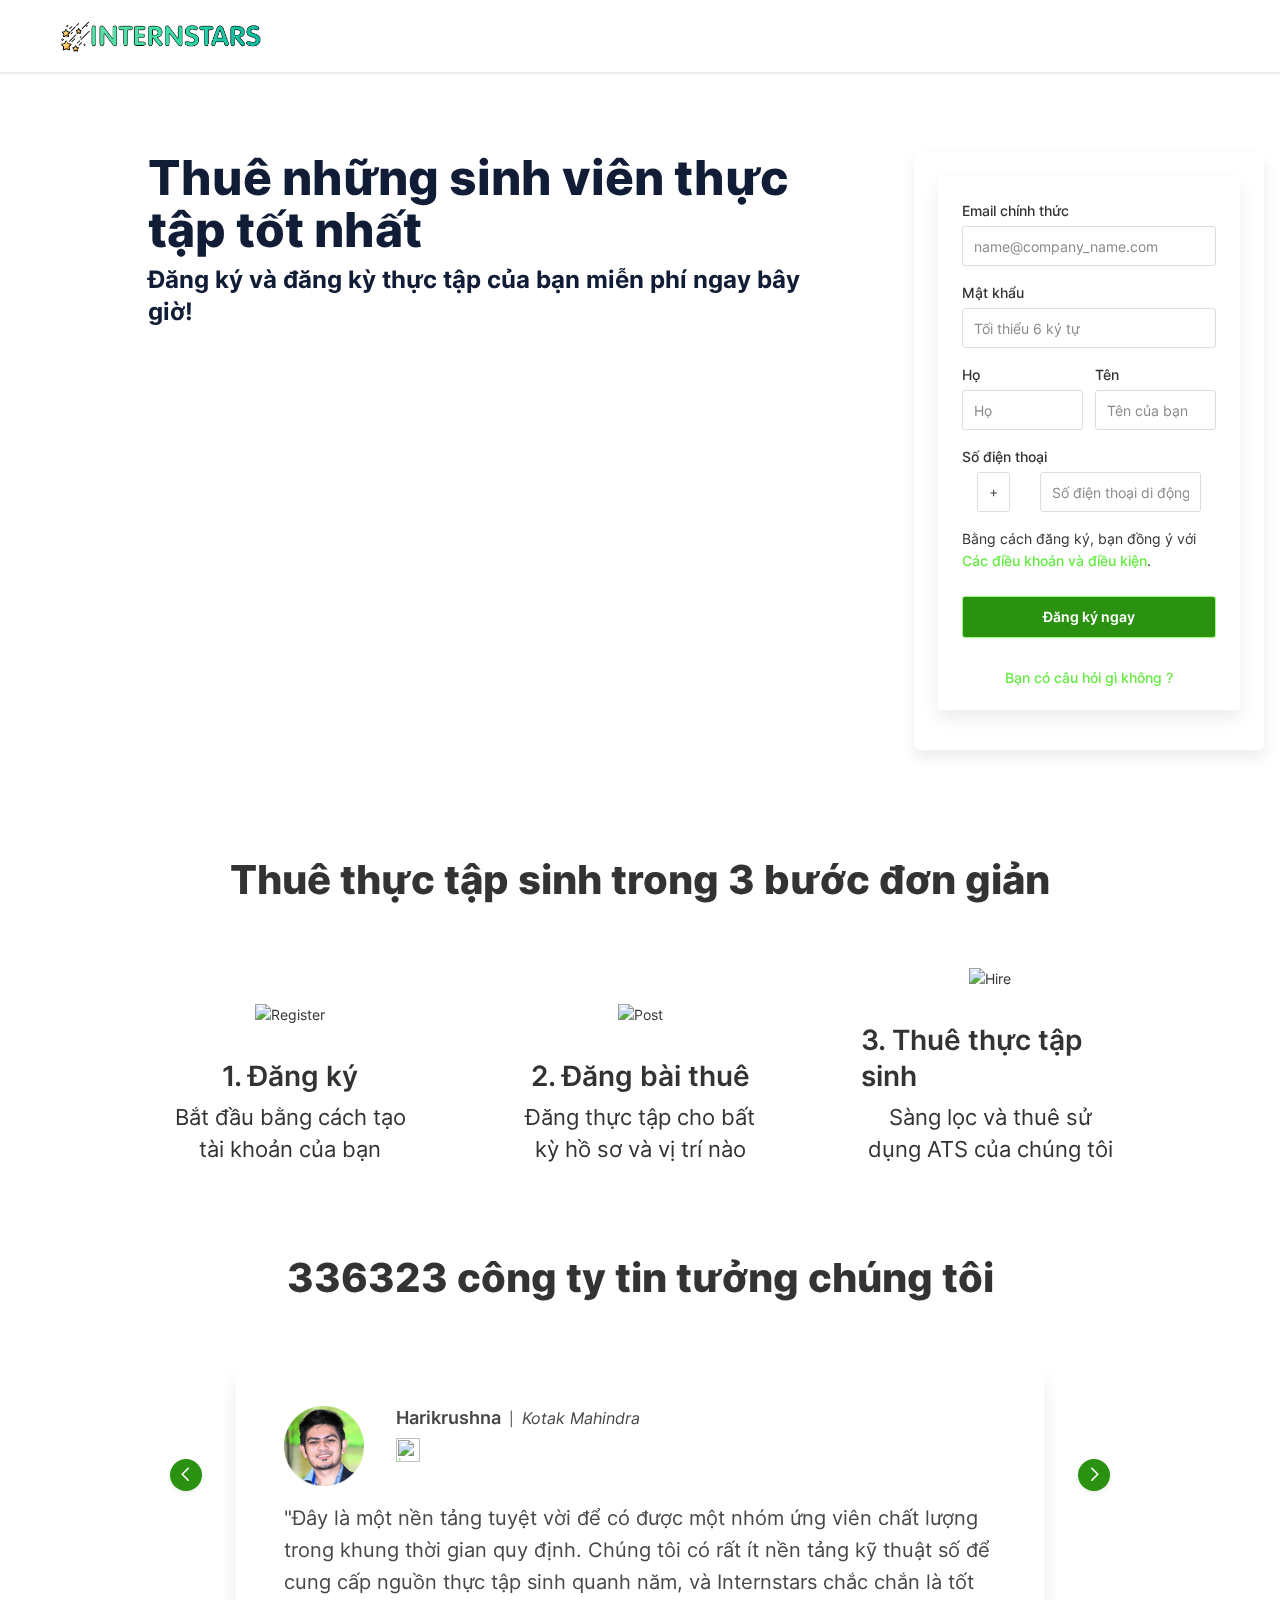
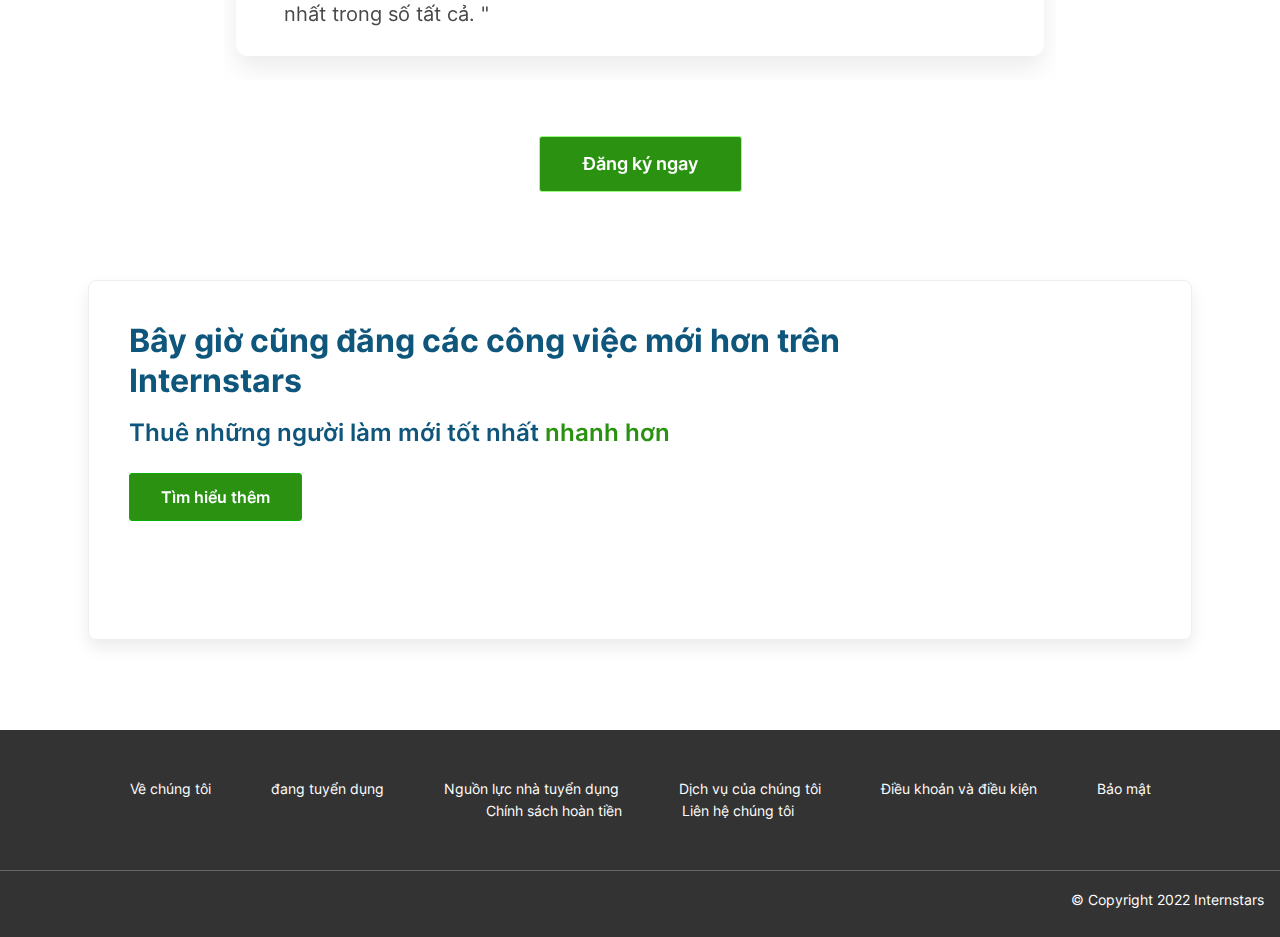
==== employer .html @ 37d3934d "first push" ====
<head>
    <meta content="IE=9" http-equiv="X-UA-Compatible"/>
    <meta charset="utf-8"/>
    <link as="font" href="static/fonts/Inter_v_3.11.woff2.bin" rel="preload" type="font/woff2"/>
    <link as="font" href="static/fonts/Internstars-icons_nb9ica.woff2.bin" rel="preload" type="font/woff2"/>
    <script src="static/js/web_vitals/web-vitals.umd.js"></script>
    <script defer="" src="static/js/includes/common/libraries.js"></script>
    <link href="static/bootstrap/4.4.1/css/bootstrap.min.css" rel="stylesheet"/>
    <link href="static/css/registration/student/registration.1661420937.css" rel="stylesheet" type="text/css">

    <link href="./star.png" rel="icon"/>
    <title>Nhà tuyển dụng</title>
    <link href="static/css/registration/employer/registration_new/registration.css" rel="stylesheet" type="text/css"/>
    <script defer="" src="static/js/combined/common_form_1.js" type="text/javascript"></script>
    <script defer="" src="static/js/includes/lottie_light.js" type="text/javascript"></script>
    <script defer="" src="static/js/combined/employer-registration.js" type="text/javascript"></script>
</head>
<body>
<div id="wrapper">
    <div class="header_container container-fluid" id="header">
        <div class="max-width-container">
            <div class="layer"></div>
            <nav class="navbar navbar-expand-md">
                <div class="brand_container">
                    <a class="navbar-brand" href="index.html">
                        <img src="static/images/home/internships/categories/internstarslogotrans.png"/>
                    </a>
                </div>
            </nav>
        </div>
    </div>

    <div id="content">
        <div class="registration_form" id="internship_form">
            <div class="banner banner_internship"></div>
            <div class="banner banner_job"></div>
            <div class="container-fluid internship" id="content-inner">
                <div class="max-width-container">
                    <div id="registration-container">
                        <div id="registration-container-left">
                            <div id="job-registration-container-left" style="display: none">
                                <div class="registration-content">
                                    <div class="image_container">
                                        <picture>
                                            <source media="(max-width: 575px)"
                                                    srcset="static/images/registration/employer/registration_new/job/heading/r575.svg"/>
                                            <source media="(max-width: 767px)"
                                                    srcset="static/images/registration/employer/registration_new/job/heading/r767.svg"/>
                                            <source media="(max-width: 991px)"
                                                    srcset="static/images/registration/employer/registration_new/job/heading/r991.svg"/>
                                            <source media="(max-width: 1255px)"
                                                    srcset="static/images/registration/employer/registration_new/job/heading/r1255.svg"/>
                                            <source media="(max-width: 1366px)"
                                                    srcset="static/images/registration/employer/registration_new/job/heading/r1366.svg"/>
                                            <img alt="Hire the best freshers FASTER" class="heading_image"
                                                 src="static/images/registration/employer/registration_new/job/heading/r1920.svg"/>
                                        </picture>
                                    </div>
                                    <h3 class="registration-content-price">
                                        Assured hiring with 100% refund if you are not able to hire.
                                    </h3>
                                </div>
                            </div>
                            <div id="internship-registration-container-left" style="display: flex">
                                <div class="registration-content">
                                    <h2 class="registration-content-header">
                                        Thuê những sinh viên thực tập tốt nhất
                                    </h2>
                                    <h3 class="features_container_1">
                                        Đăng ký và đăng kỳ thực tập của bạn miễn phí ngay bây giờ!
                                    </h3>
                                    <h4 class="features_container_2">
                                    </h4>
                                </div>
                            </div>
                        </div>
                        <div class="internship" id="registration-container-right">
                            <div id="form-container">
                                <form class="Internstars-form" id="registration-form" method="POST" role="form">
                                    <input name="csrf_test_name" type="hidden"
                                           value="07d4a0539d8f306794bdcf8d040027bb"/>
                                    <input name="utm_source" type="hidden" value=""/>
                                    <input name="utm_medium" type="hidden" value=""/>
                                    <input name="utm_campaign" type="hidden" value=""/>
                                    <input id="registration_source" name="registration_source" type="hidden"
                                           value="internship"/>
                                    <input name="source" type="hidden" value="Internstars"/>
                                    <div class="form-group">
                                        <label class="control-label" for="email"> Email chính thức </label>
                                        <div data-content="&lt;div class='email_popover_close'&gt;&lt;i class='ic-24-cross'&gt;&lt;/i&gt;&lt;/div&gt;&lt;div&gt;An official id (example: &lt;span style='color:#1295c9' class='email_example'&gt;name@company_name.com&lt;/span&gt;) is strongly recommended as it helps us verify that you represent the company and enables us to provide you a quick service. If you're a student, please register &lt;a href='https://Internstars.com/registration/student' tabindex='20000'&gt;here&lt;/a&gt;.&lt;/div&gt;"
                                             data-toggle="popover" id="email_desktop">
                                            <input class="form-control email-field-employer-registration" id="email"
                                                   name="email" placeholder="name@company_name.com" type="email"/>
                                        </div>
                                        <p id="span_note" style="margin-left:2px;">
                                        </p>
                                    </div>
                                    <div class="form-group">
                                        <label class="control-label" for="password">Mật khẩu</label>
                                        <input class="form-control" id="password" name="password"
                                               placeholder="Tối thiểu 6 ký tự" type="password"/>
                                    </div>
                                    <div class="row">
                                        <div class="col" id="first_name_container">
                                            <div class="form-group">
                                                <label class="control-label" for="first_name">Họ</label>
                                                <input class="form-control" id="first_name" name="first_name"
                                                       placeholder="Họ" type="text"/>
                                            </div>
                                        </div>
                                        <div class="col" id="last_name_container">
                                            <div class="form-group">
                                                <label class="control-label" for="last_name">Tên</label>
                                                <input class="form-control" id="last_name" name="last_name"
                                                       placeholder="Tên của bạn" type="text"/>
                                            </div>
                                        </div>
                                    </div>
                                    <div class="restricted_keyword_error registration_form"
                                         style="display: none;"></div>
                                    <div class="form-group">
                                        <label class="control-label" for="phone_primary">Số điện thoại</label>
                                        <div class="row" id="phone_container">
                                            <div class="col col-3">
                                                <input class="form-control country-code" id="country_code"
                                                       name="country_code" type="text" value="+84"/>
                                            </div>
                                            <div class="col col-9">
                                                <input class="form-control mobile-number" id="phone_primary"
                                                       name="phone_primary"
                                                       placeholder="Số điện thoại di động 10 chữ số" type="number"/>
                                            </div>
                                        </div>
                                    </div>
                                    <div id="job_registration_form_extras" style="margin-top: 16px">
                                        <div class="label_toc">
<span style="color: #333333; line-height: 1.57; font-weight: 400">
                Bằng cách đăng ký, bạn đồng ý với <a href="#" target="_blank">Các điều khoản và điều kiện</a>.
            </span>
                                        </div>
                                        <div id="job_registration_button_container"
                                             style="display: none; margin-top: 16px;">
                                            <div id="job_employer_registration_button">
                                                <button class="btn btn-primary" type="submit">Đăng việc ngay</button>
                                            </div>
                                            <div class="label_toc_2">
                                                <div class="cta-below-1">
                                                    For only ₹ 4,999/- per job post
                                                </div>
                                                <div class="cta-below-2">
                                                    Already registered? <a data-target="#login-modal"
                                                                           data-toggle="modal" href="#">Login here</a>
                                                </div>
                                            </div>
                                        </div>
                                        <div id="internship_registration_button_container" style="display: block">
                                            <div id="job_employer_registration_button">
                                                <button class="btn btn-primary" type="submit">Đăng ký ngay</button>
                                            </div>
                                            <div class="label_toc_2">
                                                <a href="#">
<span id="job_toc">
                        Bạn có câu hỏi gì không ?
                    </span>
                                                </a>
                                            </div>
                                        </div>
                                    </div>
                                </form>
                                <script nonce="F3tQm59vVtNWwI5PA9yiYA==">
    var job_help_center_link = '/employer/help_center_faq/22';
    var internship_help_center_link = '/employer/help_center_faq/16';


                                </script>
                            </div>
                        </div>
                    </div>
                </div>
            </div>
            <div class="container-fluid" id="internship_registration_sections" style="display: block">
                <div id="hiring_steps">
                    <div class="max-width-container">
                        <h1 class="heading_0 section_heading">
                            Thuê thực tập sinh trong 3 bước đơn giản
                        </h1>
                        <div class="steps">
                            <div class="step">
                                <img alt="Register" class="step_img"
                                     src="https://cdn-icons-png.flaticon.com/512/3456/3456388.png"/>
                                <h2 class="step_heading">1. Đăng ký</h2>
                                <div class="step_description">Bắt đầu bằng cách tạo tài khoản của bạn</div>
                            </div>
                            <div class="step">
                                <img alt="Post" class="step_img"
                                     src="https://fplusscheduler.com/upload/images/1Facebook-post-feeds-500-x-500-1000x1000.jpg"/>
                                <h2 class="step_heading">2. Đăng bài thuê</h2>
                                <div class="step_description">Đăng thực tập cho bất kỳ hồ sơ và vị trí nào</div>
                            </div>
                            <div class="step">
                                <img alt="Hire" class="step_img"
                                     src="https://www.vinhduc.info/public/img/facebook_group.png"/>
                                <h2 class="step_heading">3. Thuê thực tập sinh</h2>
                                <div class="step_description">Sàng lọc và thuê sử dụng ATS của chúng tôi</div>
                            </div>
                        </div>
                    </div>
                </div>
                <div id="testimonials_internships">
                    <div class="max-width-container">
                        <h1 class="heading_0 section_heading">
                            <span class="total_companies">336323</span> công ty tin tưởng chúng tôi
                        </h1>
                        <div class="carousel slide card-slide pointer-event" data-interval="3500" data-ride="carousel"
                             id="testimonials_carousel_internships">
                            <div class="carousel-inner">
                                <div class="carousel-item testimonail_1 active">
                                    <div class="testimonail_element">
                                        <div class="item-top">
                                            <img alt="Find interns for free- Harikrushna" class="employer_image"
                                                 loading="lazy"
                                                 src="static/images/registration/employer/registration_new/internship/employer_images/harikrushna.png"/>
                                            <div class="desc">
                                                <div class="name_company"><h4 class="name">Harikrushna</h4>  |  <em
                                                        class="company">Kotak Mahindra</em></div>
                                                <div class="linkedin">
                                                    <a href="#" target="_blank">
                                                        <img alt="icon_linkedin" class="icon_linkedin"
                                                             src="https://png.pngtree.com/element_our/png/20181114/broker-flat-icon-png_238402.jpg"/>
                                                    </a>
                                                </div>
                                            </div>
                                        </div>
                                        <div class="item-content">
                                            "Đây là một nền tảng tuyệt vời để có được một nhóm ứng viên chất lượng trong
                                            khung thời gian quy định. Chúng tôi có rất ít nền tảng kỹ thuật số để cung
                                            cấp nguồn thực tập sinh
                                            quanh năm, và Internstars chắc chắn là tốt nhất trong số tất cả. "
                                        </div>
                                    </div>
                                </div>
                                <div class="carousel-item testimonail_2">
                                    <div class="testimonail_element">
                                        <div class="item-top">
                                            <img alt="intern hiring on Internstars- Rakhee" class="employer_image"
                                                 loading="lazy"
                                                 src="static/images/registration/employer/registration_new/internship/employer_images/rakhee.png"/>
                                            <div class="desc">
                                                <div class="name_company"><h4 class="name">Rakhee Mane</h4>  |  <em
                                                        class="company">Disney</em></div>
                                                <div class="linkedin">
                                                    <a href="#" target="_blank">
                                                        <img alt="icon_linkedin" class="icon_linkedin"
                                                             src="[data-uri]"/>
                                                    </a>
                                                </div>
                                            </div>
                                        </div>
                                        <div class="item-content">
                                            "Kinh nghiệm tuyển dụng thực tập sinh thông qua Internstars của tôi rất tốt.
                                            thực sự ấn tượng với dịch vụ được cung cấp và tôi có thể kết thúc kỳ thực
                                            tập
                                            một cách nhanh chóng."
                                        </div>
                                    </div>
                                </div>
                                <div class="carousel-item testimonail_3">
                                    <div class="testimonail_element">
                                        <div class="item-top">
                                            <img alt="how to get interns- Manish" class="employer_image" loading="lazy"
                                                 src="static/images/registration/employer/registration_new/internship/employer_images/manish.png"/>
                                            <div class="desc">
                                                <div class="name_company"><h4 class="name">Manish Nichani</h4>  |  <em
                                                        class="company">Airbnb</em></div>
                                                <div class="linkedin">
                                                    <a href="#" target="_blank">
                                                        <img alt="icon_linkedin" class="icon_linkedin"
                                                             src="https://png.pngtree.com/element_our/png/20181114/broker-flat-icon-png_238402.jpg"/>
                                                    </a>
                                                </div>
                                            </div>
                                        </div>
                                        <div class="item-content">
                                            "Internstars đang làm rất tốt việc giúp các nhà tuyển dụng trở nên dễ dàng
                                            hơn.
                                            phản hồi mà tôi nhận được từ nền tảng của bạn rất ấn tượng. Nó đã giúp đỡ
                                            tôi
                                            xác định và thuê một số người cực kỳ tài năng cho nhiều hồ sơ. "
                                        </div>
                                    </div>
                                </div>
                                <div class="carousel-item testimonail_4 mobile_testimonial_new">
                                    <div class="testimonail_element">
                                        <div class="item-top">
                                            <img alt="Get free interns on Internstars- Shraddha" class="employer_image"
                                                 loading="lazy"
                                                 src="static/images/registration/employer/registration_new/internship/employer_images/shraddha.png"/>
                                            <div class="desc">
                                                <div class="name_company"><h4 class="name">Shraddha</h4>  |  <em
                                                        class="company">Teach For India</em></div>
                                                <div class="linkedin">
                                                    <a href="#" target="_blank">
                                                        <img alt="icon_linkedin" class="icon_linkedin"
                                                             src="[data-uri]"/>
                                                    </a>
                                                </div>
                                            </div>
                                        </div>
                                        <div class="item-content">
                                            "Chúng tôi tìm kiếm những cá nhân thông minh, tận tâm và định hướng giá trị.
                                            Internstars
                                            đã là một đối tác tuyệt vời trong nỗ lực này và luôn cung cấp nhiều loại
                                            của những người nộp đơn cho một loạt các vai trò. "
                                        </div>
                                    </div>
                                </div>
                            </div>
                            <div class="carousel-control-prev">
                                <a data-slide="prev" href="#">
                                    <div class="carousel_arrow_container">
                                        <i class="ic-24-chevron-left"></i>
                                    </div>
                                </a>
                            </div>
                            <div class="carousel-control-next">
                                <a data-slide="next" href="#">
                                    <div class="carousel_arrow_container">
                                        <i class="ic-24-chevron-right"></i>
                                    </div>
                                </a>
                            </div>
                        </div>
                    </div>
                </div>
                <div id="post_internship_button_container">
                    <button class="btn btn-primary" id="post_internship_button_desktop">
                        Đăng ký ngay
                    </button>
                </div>
                <div id="know_jobs">
                    <div class="max-width-container">
                        <div class="know_jobs_banner">
                            <h1 class="jb_heading">
                                Bây giờ cũng đăng các công việc mới hơn trên <br/>Internstars
                            </h1>
                            <h3 class="jb_tagline">
                                Thuê những người làm mới tốt nhất <span>nhanh hơn</span>
                            </h3>
                            <a href="#">
                                <button class="btn btn-large btn-secondary jb_button">Tìm hiểu thêm</button>
                            </a>
                        </div>
                    </div>
                </div>
            </div>
            <div class="container-fluid" id="job_registration_sections" style="display: none">
                <div id="fresher_hiring">
                    <div class="max-width-container">
                        <h1 class="heading_0 job_section_heading">
                            Fresher hiring made faster and better
                        </h1>
                        <div class="jobs_offerings">
                            <div class="jobs_offering">
                                <div class="offering_content">
                                    <div class="heading">6 mn+ jobseekers</div>
                                    <div class="description desktop">Hire the best freshers for your team from our
                                        updated pool of 6 mn+ jobseekers.
                                    </div>
                                </div>
                                <img alt="fresher hiring talent pool benefit" class="offering_image" loading="lazy"
                                     src="/static/images/registration/employer/registration_new/job/offerings_illustrations/jobseekers-min.png"/>
                                <div class="description mobile">Hire the best freshers for your team from our updated
                                    pool of 6 mn+ jobseekers.
                                </div>
                            </div>
                            <div class="jobs_offering">
                                <div class="offering_content">
                                    <div class="heading">Get the visibility you deserve</div>
                                    <div class="description desktop">On an average, each fresher job post is seen by
                                        1,000+ candidates within the first 24 hours, helping you hire faster.
                                    </div>
                                </div>
                                <img alt="fresher hiring visibility benefit" class="offering_image" loading="lazy"
                                     src="/static/images/registration/employer/registration_new/job/offerings_illustrations/visibility_deserve_new-min.png"/>
                                <div class="description mobile">On an average, each fresher job post is seen by 1,000+
                                    candidates within the first 24 hours, helping you hire faster.
                                </div>
                            </div>
                            <div class="jobs_offering">
                                <div class="offering_content">
                                    <div class="heading">Database access</div>
                                    <div class="description desktop">Get access to AI recommended relevant candidate
                                        profiles everyday to help you hire the best.
                                    </div>
                                </div>
                                <img alt="job post relevant candidate benefit" class="offering_image" loading="lazy"
                                     src="/static/images/registration/employer/registration_new/job/offerings_illustrations/database_access-min.png"/>
                                <div class="description mobile">Get access to AI recommended relevant candidate profiles
                                    everyday to help you hire the best.
                                </div>
                            </div>
                            <div class="jobs_offering">
                                <div class="offering_content">
                                    <div class="heading">A truly world class ATS</div>
                                    <div class="description desktop">From filters that save time to in-built chat that
                                        makes interacting with the candidates super easy, experience the world of hassle
                                        free hiring.
                                    </div>
                                </div>
                                <img alt="job post ATS benefit" class="offering_image" loading="lazy"
                                     src="/static/images/registration/employer/registration_new/job/offerings_illustrations/ats-min.png"/>
                                <div class="description mobile">From filters that save time to in-built chat that makes
                                    interacting with the candidates super easy, experience the world of hassle free
                                    hiring.
                                </div>
                            </div>
                            <div class="jobs_offering">
                                <div class="offering_content">
                                    <div class="heading">Dedicated relationship manager</div>
                                    <div class="description desktop">Thoughtful, always around, and eager to help -
                                        personalized service at its best.
                                    </div>
                                </div>
                                <img alt="post job relationship manager benefit" class="offering_image" loading="lazy"
                                     src="/static/images/registration/employer/registration_new/job/offerings_illustrations/dedicated_rm-min.png"/>
                                <div class="description mobile">Thoughtful, always around, and eager to help -
                                    personalized service at its best.
                                </div>
                            </div>
                        </div>
                    </div>
                </div>
                <div class="" id="testimonial_jobs">
                    <div class="max-width-container">
                        <div class="carousel_testimonial carousel slide card-slide pointer-event" data-interval="3500"
                             data-ride="carousel" id="carousel_job">
                            <div class="carousel-inner">
                                <div class="carousel-item active">
                                    <div class="testimonial_card">
                                        <div class="quotes_container">
                                            <img alt="double quotes" class="icon_svg"
                                                 src="/static/images/registration/employer/registration_new/job/inverted_comma.svg"/>
                                        </div>
                                        <div class="content_container">
                                            <div class="card_content">
                                                <span class="double_quotes_mobile">"</span>Internstars is a great
                                                platform to find good quality talent. Applications start coming in
                                                within a few hours and we are usually able to find someone in 2-3 days.
                                                Highly recommended!
                                            </div>
                                            <div class="card_name desktop">
                                                <h4 class="name">Anshul Sood</h4>
                                                <div class="designation">Oceedee Shoes</div>
                                            </div>
                                        </div>
                                        <div class="card_image">
                                            <img alt="" class="testimonial_img" loading="lazy"
                                                 src="/static/images/registration/employer/registration_new/job/testimonial/ansul_sood-min.png"/>
                                        </div>
                                        <div class="card_name mobile">
                                            <h4 class="name">Anshul Sood</h4>
                                            <div class="designation">Oceedee Shoes</div>
                                        </div>
                                    </div>
                                </div>
                                <div class="carousel-item">
                                    <div class="testimonial_card">
                                        <div class="quotes_container">
                                            <img alt="double quotes" class="icon_svg"
                                                 src="/static/images/registration/employer/registration_new/job/inverted_comma.svg"/>
                                        </div>
                                        <div class="content_container">
                                            <div class="card_content">
                                                <span class="double_quotes_mobile">"</span>I’m glad I decided to
                                                hire through Internstars. It’s really great how easy the portal is
                                                to post a job and manage it. My hiring time for freshers came down to 15
                                                days.
                                            </div>
                                            <div class="card_name desktop">
                                                <h4 class="name">Kushagra Jaiswal</h4>
                                                <div class="designation">Credicxo Tech Pvt Ltd</div>
                                            </div>
                                        </div>
                                        <div class="card_image">
                                            <img alt="" class="testimonial_img" loading="lazy"
                                                 src="/static/images/registration/employer/registration_new/job/testimonial/kushagra_Jaiswal-min.png"/>
                                        </div>
                                        <div class="card_name mobile">
                                            <h4 class="name">Kushagra Jaiswal</h4>
                                            <div class="designation">Credicxo Tech Pvt Ltd</div>
                                        </div>
                                    </div>
                                </div>
                                <div class="carousel-item">
                                    <div class="testimonial_card">
                                        <div class="quotes_container">
                                            <img alt="double quotes" class="icon_svg"
                                                 src="/static/images/registration/employer/registration_new/job/inverted_comma.svg"/>
                                        </div>
                                        <div class="content_container">
                                            <div class="card_content">
                                                <span class="double_quotes_mobile">"</span>I have successfully hired a
                                                few candidates using this platform. The application quality is fairly
                                                good. It took us just 10 to 15 days to hire. The whole process is hassle
                                                free.
                                            </div>
                                            <div class="card_name desktop">
                                                <h4 class="name">Siddharth Vishwakarma</h4>
                                                <div class="designation">Safari Kid International Pre-School</div>
                                            </div>
                                        </div>
                                        <div class="card_image">
                                            <img alt="" class="testimonial_img" loading="lazy"
                                                 src="/static/images/registration/employer/registration_new/job/testimonial/siddharth_vishwakarma-min.png"/>
                                        </div>
                                        <div class="card_name mobile">
                                            <h4 class="name">Siddharth Vishwakarma</h4>
                                            <div class="designation">Safari Kid International Pre-School</div>
                                        </div>
                                    </div>
                                </div>
                            </div>
                            <div class="carousel_control_container">
                                <div class="carousel-control carousel-control-prev">
                                    <a data-slide="prev" href="#">
                                        <div class="carousel_arrow_container">
                                            <i aria-hidden="true" class="ic-24-chevron-left"></i>
                                        </div>
                                    </a>
                                </div>
                                <ol class="carousel-indicators">
                                    <li class="active" data-slide-to="0" data-target="#carousel_job">
                                    <li data-slide-to="1" data-target="#carousel_job">
                                    <li data-slide-to="2" data-target="#carousel_job">
                                    </li>
                                    </li></li></ol>
                                <div class="carousel-control carousel-control-next">
                                    <a data-slide="next" href="#" role="button">
                                        <div class="carousel_arrow_container">
                                            <i aria-hidden="true" class="ic-24-chevron-right"></i>
                                        </div>
                                    </a>
                                </div>
                            </div>
                        </div>
                    </div>
                </div>
                <div id="post_job_container">
                    <h1 class="content_1">
                        98% of employers found great candidates for their entry-level roles.
                    </h1>
                    <div class="content_2">
                        Now let us help you find yours!
                    </div>
                    <a href="#">
                        <button class="btn btn-large btn-primary" id="post_job_button_desktop">Post Job Now</button>
                    </a>
                    <h4 class="content_3">
                        For only ₹ 4,999/- per job post
                    </h4>
                    <div class="content_4">
                        Guaranteed hiring with 100% refund if you are not able to hire.
                    </div>
                </div>
                <!-- to use this, include less('/static/css/faqs.less') in your less file-->
                <div class="accordion_container max-width-container" id="faqs_container">
                    <div class="heading">
                        Frequently asked questions
                    </div>
                    <div class="faq_category_content">
                        <div id="accordion">
                            <div class="card">
                                <div class="card-header" id="heading1">
                                    <button aria-controls="collapseOne" aria-expanded="false"
                                            class="btn btn-link collapsed" data-target="#collapse1"
                                            data-toggle="collapse" faq_id="1">
                                        <div class="content">Q. How does hiring freshers through Internstars work?</div>
                                        <div class="icons">
                                            <img class="expand_icon"
                                                 src="/static/images/help_center/new/expand-icon.svg"/>
                                            <img class="collapse_icon"
                                                 src="/static/images/help_center/new/collapse-icon.svg"/>
                                        </div>
                                    </button>
                                </div>
                                <div aria-labelledby="heading1" class="collapse answer" data-parent="#accordion"
                                     id="collapse1">
                                    <div class="card-body">

                                        Simply register and post your job on Internstars for ₹ 4999. (Note - You
                                        can also opt for 1-month and 1-year subscription plans). Jobseekers will start
                                        applying once your job is made live. Meanwhile, invite candidates from a curated
                                        list of jobseekers most suitable for your job.
                                    </div>
                                </div>
                            </div>
                            <div class="card">
                                <div class="card-header" id="heading2">
                                    <button aria-controls="collapseOne" aria-expanded="false"
                                            class="btn btn-link collapsed" data-target="#collapse2"
                                            data-toggle="collapse" faq_id="2">
                                        <div class="content">Q. I need a candidate with prior work experience. Can I
                                            post my job on Internstars?
                                        </div>
                                        <div class="icons">
                                            <img class="expand_icon"
                                                 src="/static/images/help_center/new/expand-icon.svg"/>
                                            <img class="collapse_icon"
                                                 src="/static/images/help_center/new/collapse-icon.svg"/>
                                        </div>
                                    </button>
                                </div>
                                <div aria-labelledby="heading2" class="collapse answer" data-parent="#accordion"
                                     id="collapse2">
                                    <div class="card-body">
                                        You may only post jobs for freshers (no prior work experience) on Internstars.
                                    </div>
                                </div>
                            </div>
                            <div class="card">
                                <div class="card-header" id="heading3">
                                    <button aria-controls="collapseOne" aria-expanded="false"
                                            class="btn btn-link collapsed" data-target="#collapse3"
                                            data-toggle="collapse" faq_id="3">
                                        <div class="content">Q. Is there any criteria of minimum CTC to post jobs on
                                            Internstars?
                                        </div>
                                        <div class="icons">
                                            <img class="expand_icon"
                                                 src="/static/images/help_center/new/expand-icon.svg"/>
                                            <img class="collapse_icon"
                                                 src="/static/images/help_center/new/collapse-icon.svg"/>
                                        </div>
                                    </button>
                                </div>
                                <div aria-labelledby="heading3" class="collapse answer" data-parent="#accordion"
                                     id="collapse3">
                                    <div class="card-body">

                                        Yes, you may post fresher jobs with a minimum CTC of 2 LPA only.
                                    </div>
                                </div>
                            </div>
                            <div class="card">
                                <div class="card-header" id="heading4">
                                    <button aria-controls="collapseOne" aria-expanded="false"
                                            class="btn btn-link collapsed" data-target="#collapse4"
                                            data-toggle="collapse" faq_id="4">
                                        <div class="content">Q. How much should I pay to post my job on Internstars?
                                        </div>
                                        <div class="icons">
                                            <img class="expand_icon"
                                                 src="/static/images/help_center/new/expand-icon.svg"/>
                                            <img class="collapse_icon"
                                                 src="/static/images/help_center/new/collapse-icon.svg"/>
                                        </div>
                                    </button>
                                </div>
                                <div aria-labelledby="heading4" class="collapse answer" data-parent="#accordion"
                                     id="collapse4">
                                    <div class="card-body">
                                        T<span xss="removed">he price for posting a job is 4,999 - inclusive of all taxes. Additionally, you can also check our 1-month and 1-year subscription plans. With 1-month and 1-year subscription plans, you can post unlimited premium internships and fresher jobs for the entire period. </span>
                                    </div>
                                </div>
                            </div>
                            <div class="card">
                                <div class="card-header" id="heading5">
                                    <button aria-controls="collapseOne" aria-expanded="false"
                                            class="btn btn-link collapsed" data-target="#collapse5"
                                            data-toggle="collapse" faq_id="5">
                                        <div class="content">Q. Will I be able to integrate applications received on
                                            Internstars into our ATS?
                                        </div>
                                        <div class="icons">
                                            <img class="expand_icon"
                                                 src="/static/images/help_center/new/expand-icon.svg"/>
                                            <img class="collapse_icon"
                                                 src="/static/images/help_center/new/collapse-icon.svg"/>
                                        </div>
                                    </button>
                                </div>
                                <div aria-labelledby="heading5" class="collapse answer" data-parent="#accordion"
                                     id="collapse5">
                                    <div class="card-body">
                                        No, you won’t be able to integrate the applications into your ATS but we
                                        provide our own ATS to review, shortlist, hire, and reject applications.
                                    </div>
                                </div>
                            </div>
                            <div class="card">
                                <div class="card-header" id="heading6">
                                    <button aria-controls="collapseOne" aria-expanded="false"
                                            class="btn btn-link collapsed" data-target="#collapse6"
                                            data-toggle="collapse" faq_id="6">
                                        <div class="content">Q. For how long can I access the applications after my job
                                            post expires?
                                        </div>
                                        <div class="icons">
                                            <img class="expand_icon"
                                                 src="/static/images/help_center/new/expand-icon.svg"/>
                                            <img class="collapse_icon"
                                                 src="/static/images/help_center/new/collapse-icon.svg"/>
                                        </div>
                                    </button>
                                </div>
                                <div aria-labelledby="heading6" class="collapse answer" data-parent="#accordion"
                                     id="collapse6">
                                    <div class="card-body">
                                        You can access the applications for 30 days after your post is closed on
                                        Internstars and extend your access for 15 more days after that.
                                    </div>
                                </div>
                            </div>
                            <div class="card">
                                <div class="card-header" id="heading7">
                                    <button aria-controls="collapseOne" aria-expanded="false"
                                            class="btn btn-link collapsed" data-target="#collapse7"
                                            data-toggle="collapse" faq_id="7">
                                        <div class="content">Q. How does the refund offer work?</div>
                                        <div class="icons">
                                            <img class="expand_icon"
                                                 src="/static/images/help_center/new/expand-icon.svg"/>
                                            <img class="collapse_icon"
                                                 src="/static/images/help_center/new/collapse-icon.svg"/>
                                        </div>
                                    </button>
                                </div>
                                <div aria-labelledby="heading7" class="collapse answer" data-parent="#accordion"
                                     id="collapse7">
                                    <div class="card-body">
                                        <p><span xss="removed">You may claim a 100% refund if you are unable to hire even 1 candidate in 30 days, by writing to us at </span><span
                                                xss="removed">lakshay@Internstars.com</span><span
                                                xss="removed">. </span><span
                                                id="docs-internal-guid-6203d195-7fff-1724-4c82-447f03accd6d"
                                                xss="removed">Please note that refund isn't available for subscription and bulk plans. For more details on refund, please refer to our </span><a
                                                href="#" target="_blank" xss="removed">refund policy</a><span
                                                xss="removed">.</span><br/></p></div>
                                </div>
                            </div>
                        </div>
                    </div>
                </div>
                <div class="ask-question">
                    <a href="#">
                        <button class="btn btn-secondary">Have a question?</button>
                    </a>
                </div>
            </div>
        </div>
    </div>
    <div aria-hidden="true" aria-labelledby="myModalLabel" class="modal" id="login-modal" role="dialog" tabindex="-1">
        <div class="modal-dialog">
            <div class="modal-content">
                <div class="modal-header">
                    <button class="close" data-dismiss="modal" type="button">
                        <i aria-hidden="true" class="ic-24-cross"></i>
                    </button>
                </div>
                <div class="modal-body">
                    <form id="modal-login-form" method="POST" role="form">
                        <input name="csrf_test_name" type="hidden" value="07d4a0539d8f306794bdcf8d040027bb"/>
                        <div class="form-group">
                            <label class="control-label" for="email">Email</label>
                            <input class="form-control" id="modal_email" name="email" placeholder="abcef@gmail.com"
                                   tabindex="1" type="email"/>
                        </div>
                        <div class="form-group">
                            <label class="control-label" for="password">Mật Khẩu</label>
                            <input class="form-control" id="modal_password" name="password"
                                   placeholder="Phải có ít nhất 6 ký tự" tabindex="2" type="password"/>
                        </div>
                        <div class="forgot_password">
                            <a href="#" id="forgot-password">Quên mật khẩu?</a>
                        </div>
                        <div class="form-group">
                            <button class="btn btn-primary" id="modal_login_submit" tabindex="3" type="submit">Đăng nhập
                            </button>
                        </div>
                        <div class="form-group new_to_Internstars">
                            <label>
                                Bạn mới sử dụng Internstars? Đăng ký (<a href="#">Sinh viên</a> / <a href="#">Công
                                ty</a>)
                            </label>
                        </div>
                    </form>
                </div>
            </div>
        </div>
    </div>
    <!-- Login modal - error message for employers blocked -->
    <div aria-hidden="true" class="modal fade" id="employer_blocked_error_modal" role="dialog" tabindex="-1">
        <div class="modal-dialog">
            <div class="modal-content">
                <div class="heading">
                    Your account is put on hold.<i aria-hidden="true" class="ic-24-cross" data-dismiss="modal"
                                                   id="close_modal" style="cursor: pointer;float:right"></i>
                </div>
                <div class="heading1">
                    Your account is put on hold.<i aria-hidden="true" class="ic-24-cross" data-dismiss="modal"
                                                   id="close_modal1" style="cursor: pointer;float:right"></i>
                </div>
                <div class="main_content">
                    <div class="line1"></div>
                    <div class="sub_heading">
                        What happened?
                    </div>
                    <div>
                        We have determined that this account is violation of Internstars's <span
                            class="primary_color"><a href="#">rules</a></span>.
                    </div>
                    <div class="content_specially_for">
                        Specifically for,
                    </div>
                    <div class="error_heading" id="heading_content1"></div>
                    <div class="error_content_1" id="error_content1"></div>
                    <div class="error_heading" id="heading_content2"></div>
                    <div class="error_content_1" id="error_content2"></div>
                    <div class="error_content_2">
                        If you wish to appeal this, or seek further clarification, please contact our team at <span
                            class="primary_color"><a href="#">complaints@Internstars.com</a></span>
                    </div>
                    <div class="line2"></div>
                    <div class="icon_container">
                        <i class="ic-24-alert-circle"></i>
                        <div class="icon_content">
                            If this has happened by mistake, it will automatically be reverted within 24 hours.
                        </div>
                    </div>
                </div>
            </div>
        </div>
    </div>
    <div class="employer_footer" id="footer">
        <div class="container-fluid" id="employer_footer">
            <div class="max-width-container">
                <div class="elements">
                    <div class="element">
                        <a href="#">Về chúng tôi</a>
                    </div>
                    <div class="element">
                        <a href="#">đang tuyển dụng</a>
                    </div>
                    <div class="element">
                        <a href="#">Nguồn lực nhà tuyển dụng</a>
                    </div>
                    <div class="element">
                        <a href="#">Dịch vụ của chúng tôi</a>
                    </div>
                    <div class="element">
                        <a href="#">Điều khoản và điều kiện</a>
                    </div>
                    <div class="element">
                        <a href="#">Bảo mật</a>
                    </div>
                    <div class="element">
                        <a href="#">Chính sách hoàn tiền</a>
                    </div>
                    <div class="element">
                        <a href="#">Liên hệ chúng tôi</a>
                    </div>
                </div>
            </div>
        </div>
        <div class="container-fluid" id="footer-bottom">
            <div class="max-width-container">
                <div id="copyright">
                    © Copyright 2022 Internstars
                </div>
            </div>
        </div>
    </div>
    <script nonce="F3tQm59vVtNWwI5PA9yiYA==">var big_brand = 'yes';</script>
</div>
</body>
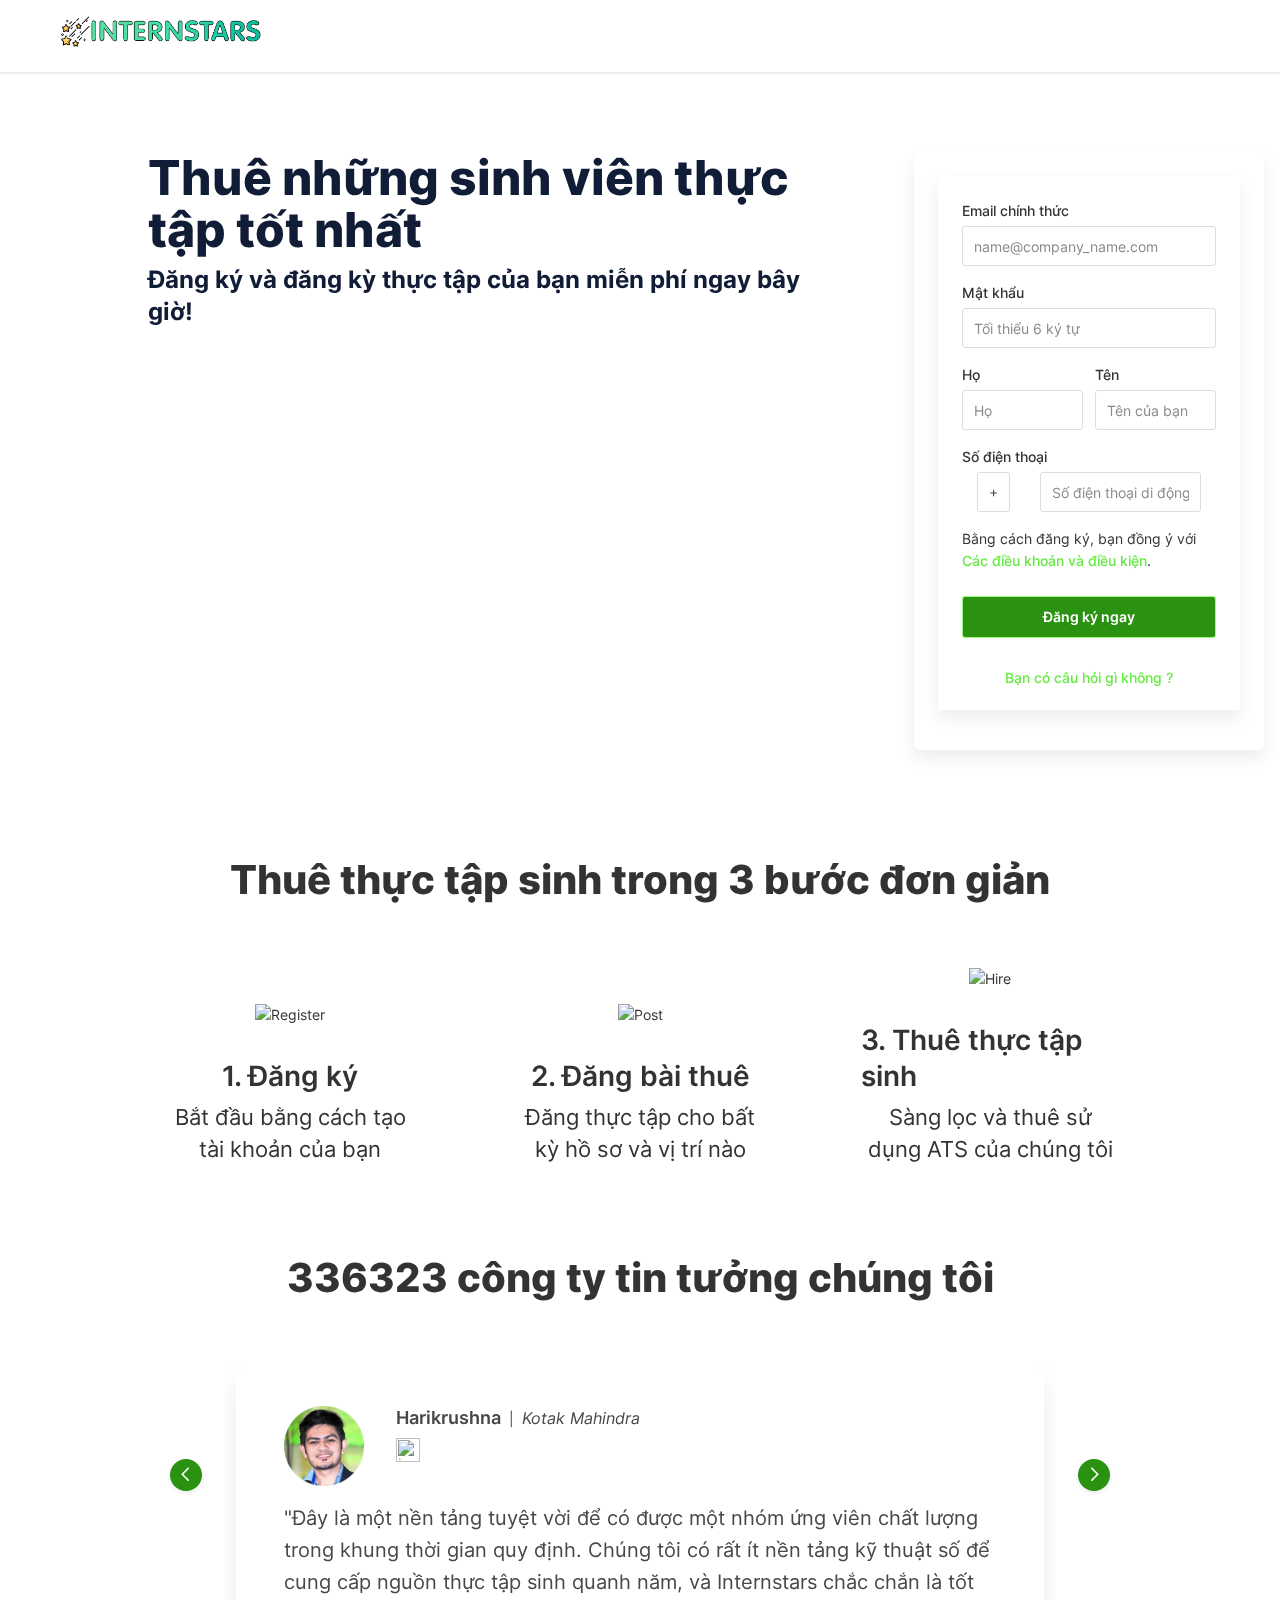
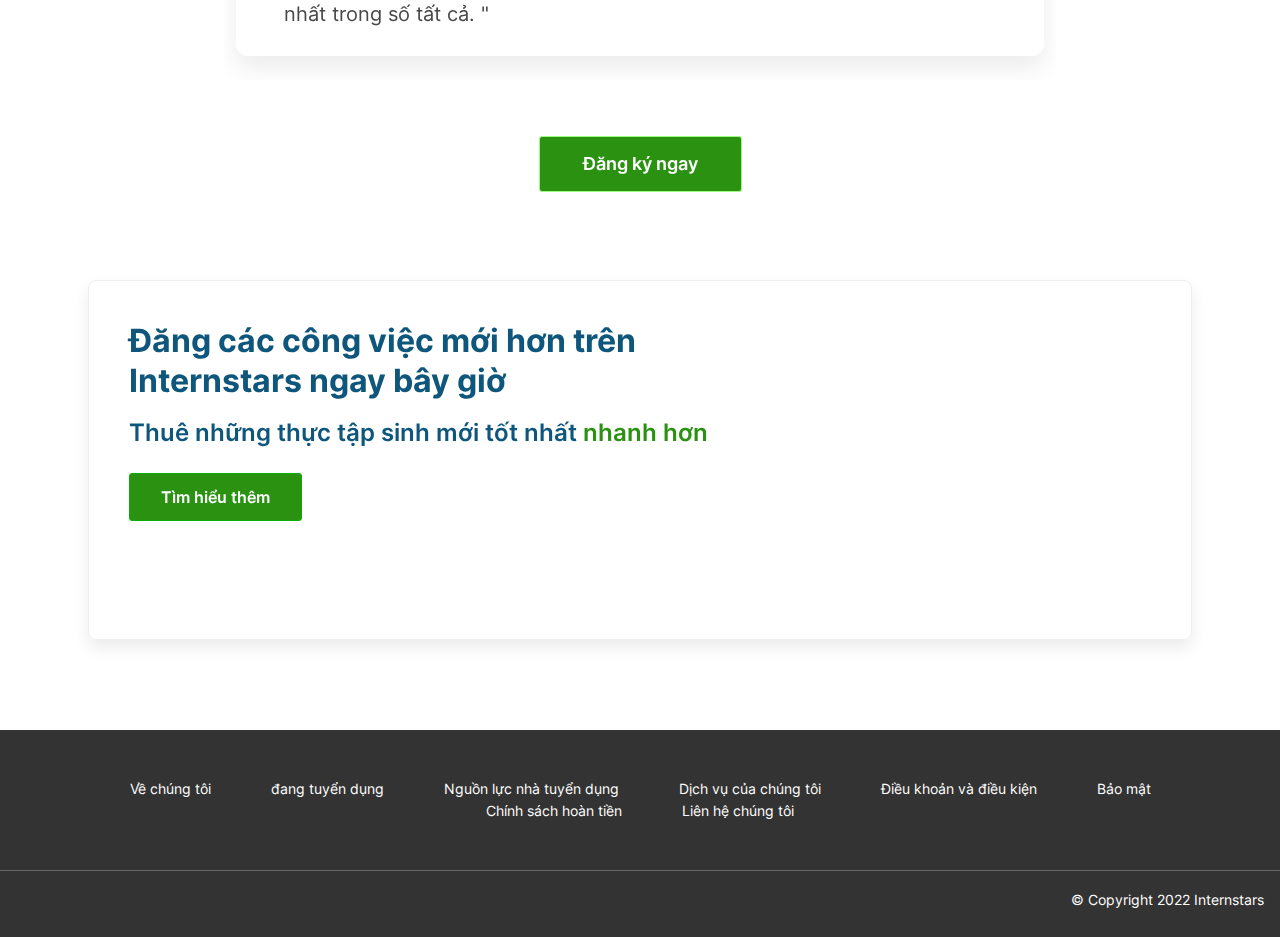
==== commit b7f3a7f3: "minh" ====
--- a/employer .html
+++ b/employer .html
@@ -341,10 +341,10 @@
                     <div class="max-width-container">
                         <div class="know_jobs_banner">
                             <h1 class="jb_heading">
-                                Bây giờ cũng đăng các công việc mới hơn trên <br/>Internstars
+                                 Đăng các công việc mới hơn trên  <br/>Internstars ngay bây giờ
                             </h1>
                             <h3 class="jb_tagline">
-                                Thuê những người làm mới tốt nhất <span>nhanh hơn</span>
+                                Thuê những thực tập sinh mới tốt nhất <span>nhanh hơn</span>
                             </h3>
                             <a href="#">
                                 <button class="btn btn-large btn-secondary jb_button">Tìm hiểu thêm</button>
@@ -353,399 +353,7 @@
                     </div>
                 </div>
             </div>
-            <div class="container-fluid" id="job_registration_sections" style="display: none">
-                <div id="fresher_hiring">
-                    <div class="max-width-container">
-                        <h1 class="heading_0 job_section_heading">
-                            Fresher hiring made faster and better
-                        </h1>
-                        <div class="jobs_offerings">
-                            <div class="jobs_offering">
-                                <div class="offering_content">
-                                    <div class="heading">6 mn+ jobseekers</div>
-                                    <div class="description desktop">Hire the best freshers for your team from our
-                                        updated pool of 6 mn+ jobseekers.
-                                    </div>
-                                </div>
-                                <img alt="fresher hiring talent pool benefit" class="offering_image" loading="lazy"
-                                     src="/static/images/registration/employer/registration_new/job/offerings_illustrations/jobseekers-min.png"/>
-                                <div class="description mobile">Hire the best freshers for your team from our updated
-                                    pool of 6 mn+ jobseekers.
-                                </div>
-                            </div>
-                            <div class="jobs_offering">
-                                <div class="offering_content">
-                                    <div class="heading">Get the visibility you deserve</div>
-                                    <div class="description desktop">On an average, each fresher job post is seen by
-                                        1,000+ candidates within the first 24 hours, helping you hire faster.
-                                    </div>
-                                </div>
-                                <img alt="fresher hiring visibility benefit" class="offering_image" loading="lazy"
-                                     src="/static/images/registration/employer/registration_new/job/offerings_illustrations/visibility_deserve_new-min.png"/>
-                                <div class="description mobile">On an average, each fresher job post is seen by 1,000+
-                                    candidates within the first 24 hours, helping you hire faster.
-                                </div>
-                            </div>
-                            <div class="jobs_offering">
-                                <div class="offering_content">
-                                    <div class="heading">Database access</div>
-                                    <div class="description desktop">Get access to AI recommended relevant candidate
-                                        profiles everyday to help you hire the best.
-                                    </div>
-                                </div>
-                                <img alt="job post relevant candidate benefit" class="offering_image" loading="lazy"
-                                     src="/static/images/registration/employer/registration_new/job/offerings_illustrations/database_access-min.png"/>
-                                <div class="description mobile">Get access to AI recommended relevant candidate profiles
-                                    everyday to help you hire the best.
-                                </div>
-                            </div>
-                            <div class="jobs_offering">
-                                <div class="offering_content">
-                                    <div class="heading">A truly world class ATS</div>
-                                    <div class="description desktop">From filters that save time to in-built chat that
-                                        makes interacting with the candidates super easy, experience the world of hassle
-                                        free hiring.
-                                    </div>
-                                </div>
-                                <img alt="job post ATS benefit" class="offering_image" loading="lazy"
-                                     src="/static/images/registration/employer/registration_new/job/offerings_illustrations/ats-min.png"/>
-                                <div class="description mobile">From filters that save time to in-built chat that makes
-                                    interacting with the candidates super easy, experience the world of hassle free
-                                    hiring.
-                                </div>
-                            </div>
-                            <div class="jobs_offering">
-                                <div class="offering_content">
-                                    <div class="heading">Dedicated relationship manager</div>
-                                    <div class="description desktop">Thoughtful, always around, and eager to help -
-                                        personalized service at its best.
-                                    </div>
-                                </div>
-                                <img alt="post job relationship manager benefit" class="offering_image" loading="lazy"
-                                     src="/static/images/registration/employer/registration_new/job/offerings_illustrations/dedicated_rm-min.png"/>
-                                <div class="description mobile">Thoughtful, always around, and eager to help -
-                                    personalized service at its best.
-                                </div>
-                            </div>
-                        </div>
-                    </div>
-                </div>
-                <div class="" id="testimonial_jobs">
-                    <div class="max-width-container">
-                        <div class="carousel_testimonial carousel slide card-slide pointer-event" data-interval="3500"
-                             data-ride="carousel" id="carousel_job">
-                            <div class="carousel-inner">
-                                <div class="carousel-item active">
-                                    <div class="testimonial_card">
-                                        <div class="quotes_container">
-                                            <img alt="double quotes" class="icon_svg"
-                                                 src="/static/images/registration/employer/registration_new/job/inverted_comma.svg"/>
-                                        </div>
-                                        <div class="content_container">
-                                            <div class="card_content">
-                                                <span class="double_quotes_mobile">"</span>Internstars is a great
-                                                platform to find good quality talent. Applications start coming in
-                                                within a few hours and we are usually able to find someone in 2-3 days.
-                                                Highly recommended!
-                                            </div>
-                                            <div class="card_name desktop">
-                                                <h4 class="name">Anshul Sood</h4>
-                                                <div class="designation">Oceedee Shoes</div>
-                                            </div>
-                                        </div>
-                                        <div class="card_image">
-                                            <img alt="" class="testimonial_img" loading="lazy"
-                                                 src="/static/images/registration/employer/registration_new/job/testimonial/ansul_sood-min.png"/>
-                                        </div>
-                                        <div class="card_name mobile">
-                                            <h4 class="name">Anshul Sood</h4>
-                                            <div class="designation">Oceedee Shoes</div>
-                                        </div>
-                                    </div>
-                                </div>
-                                <div class="carousel-item">
-                                    <div class="testimonial_card">
-                                        <div class="quotes_container">
-                                            <img alt="double quotes" class="icon_svg"
-                                                 src="/static/images/registration/employer/registration_new/job/inverted_comma.svg"/>
-                                        </div>
-                                        <div class="content_container">
-                                            <div class="card_content">
-                                                <span class="double_quotes_mobile">"</span>I’m glad I decided to
-                                                hire through Internstars. It’s really great how easy the portal is
-                                                to post a job and manage it. My hiring time for freshers came down to 15
-                                                days.
-                                            </div>
-                                            <div class="card_name desktop">
-                                                <h4 class="name">Kushagra Jaiswal</h4>
-                                                <div class="designation">Credicxo Tech Pvt Ltd</div>
-                                            </div>
-                                        </div>
-                                        <div class="card_image">
-                                            <img alt="" class="testimonial_img" loading="lazy"
-                                                 src="/static/images/registration/employer/registration_new/job/testimonial/kushagra_Jaiswal-min.png"/>
-                                        </div>
-                                        <div class="card_name mobile">
-                                            <h4 class="name">Kushagra Jaiswal</h4>
-                                            <div class="designation">Credicxo Tech Pvt Ltd</div>
-                                        </div>
-                                    </div>
-                                </div>
-                                <div class="carousel-item">
-                                    <div class="testimonial_card">
-                                        <div class="quotes_container">
-                                            <img alt="double quotes" class="icon_svg"
-                                                 src="/static/images/registration/employer/registration_new/job/inverted_comma.svg"/>
-                                        </div>
-                                        <div class="content_container">
-                                            <div class="card_content">
-                                                <span class="double_quotes_mobile">"</span>I have successfully hired a
-                                                few candidates using this platform. The application quality is fairly
-                                                good. It took us just 10 to 15 days to hire. The whole process is hassle
-                                                free.
-                                            </div>
-                                            <div class="card_name desktop">
-                                                <h4 class="name">Siddharth Vishwakarma</h4>
-                                                <div class="designation">Safari Kid International Pre-School</div>
-                                            </div>
-                                        </div>
-                                        <div class="card_image">
-                                            <img alt="" class="testimonial_img" loading="lazy"
-                                                 src="/static/images/registration/employer/registration_new/job/testimonial/siddharth_vishwakarma-min.png"/>
-                                        </div>
-                                        <div class="card_name mobile">
-                                            <h4 class="name">Siddharth Vishwakarma</h4>
-                                            <div class="designation">Safari Kid International Pre-School</div>
-                                        </div>
-                                    </div>
-                                </div>
-                            </div>
-                            <div class="carousel_control_container">
-                                <div class="carousel-control carousel-control-prev">
-                                    <a data-slide="prev" href="#">
-                                        <div class="carousel_arrow_container">
-                                            <i aria-hidden="true" class="ic-24-chevron-left"></i>
-                                        </div>
-                                    </a>
-                                </div>
-                                <ol class="carousel-indicators">
-                                    <li class="active" data-slide-to="0" data-target="#carousel_job">
-                                    <li data-slide-to="1" data-target="#carousel_job">
-                                    <li data-slide-to="2" data-target="#carousel_job">
-                                    </li>
-                                    </li></li></ol>
-                                <div class="carousel-control carousel-control-next">
-                                    <a data-slide="next" href="#" role="button">
-                                        <div class="carousel_arrow_container">
-                                            <i aria-hidden="true" class="ic-24-chevron-right"></i>
-                                        </div>
-                                    </a>
-                                </div>
-                            </div>
-                        </div>
-                    </div>
-                </div>
-                <div id="post_job_container">
-                    <h1 class="content_1">
-                        98% of employers found great candidates for their entry-level roles.
-                    </h1>
-                    <div class="content_2">
-                        Now let us help you find yours!
-                    </div>
-                    <a href="#">
-                        <button class="btn btn-large btn-primary" id="post_job_button_desktop">Post Job Now</button>
-                    </a>
-                    <h4 class="content_3">
-                        For only ₹ 4,999/- per job post
-                    </h4>
-                    <div class="content_4">
-                        Guaranteed hiring with 100% refund if you are not able to hire.
-                    </div>
-                </div>
-                <!-- to use this, include less('/static/css/faqs.less') in your less file-->
-                <div class="accordion_container max-width-container" id="faqs_container">
-                    <div class="heading">
-                        Frequently asked questions
-                    </div>
-                    <div class="faq_category_content">
-                        <div id="accordion">
-                            <div class="card">
-                                <div class="card-header" id="heading1">
-                                    <button aria-controls="collapseOne" aria-expanded="false"
-                                            class="btn btn-link collapsed" data-target="#collapse1"
-                                            data-toggle="collapse" faq_id="1">
-                                        <div class="content">Q. How does hiring freshers through Internstars work?</div>
-                                        <div class="icons">
-                                            <img class="expand_icon"
-                                                 src="/static/images/help_center/new/expand-icon.svg"/>
-                                            <img class="collapse_icon"
-                                                 src="/static/images/help_center/new/collapse-icon.svg"/>
-                                        </div>
-                                    </button>
-                                </div>
-                                <div aria-labelledby="heading1" class="collapse answer" data-parent="#accordion"
-                                     id="collapse1">
-                                    <div class="card-body">
-
-                                        Simply register and post your job on Internstars for ₹ 4999. (Note - You
-                                        can also opt for 1-month and 1-year subscription plans). Jobseekers will start
-                                        applying once your job is made live. Meanwhile, invite candidates from a curated
-                                        list of jobseekers most suitable for your job.
-                                    </div>
-                                </div>
-                            </div>
-                            <div class="card">
-                                <div class="card-header" id="heading2">
-                                    <button aria-controls="collapseOne" aria-expanded="false"
-                                            class="btn btn-link collapsed" data-target="#collapse2"
-                                            data-toggle="collapse" faq_id="2">
-                                        <div class="content">Q. I need a candidate with prior work experience. Can I
-                                            post my job on Internstars?
-                                        </div>
-                                        <div class="icons">
-                                            <img class="expand_icon"
-                                                 src="/static/images/help_center/new/expand-icon.svg"/>
-                                            <img class="collapse_icon"
-                                                 src="/static/images/help_center/new/collapse-icon.svg"/>
-                                        </div>
-                                    </button>
-                                </div>
-                                <div aria-labelledby="heading2" class="collapse answer" data-parent="#accordion"
-                                     id="collapse2">
-                                    <div class="card-body">
-                                        You may only post jobs for freshers (no prior work experience) on Internstars.
-                                    </div>
-                                </div>
-                            </div>
-                            <div class="card">
-                                <div class="card-header" id="heading3">
-                                    <button aria-controls="collapseOne" aria-expanded="false"
-                                            class="btn btn-link collapsed" data-target="#collapse3"
-                                            data-toggle="collapse" faq_id="3">
-                                        <div class="content">Q. Is there any criteria of minimum CTC to post jobs on
-                                            Internstars?
-                                        </div>
-                                        <div class="icons">
-                                            <img class="expand_icon"
-                                                 src="/static/images/help_center/new/expand-icon.svg"/>
-                                            <img class="collapse_icon"
-                                                 src="/static/images/help_center/new/collapse-icon.svg"/>
-                                        </div>
-                                    </button>
-                                </div>
-                                <div aria-labelledby="heading3" class="collapse answer" data-parent="#accordion"
-                                     id="collapse3">
-                                    <div class="card-body">
-
-                                        Yes, you may post fresher jobs with a minimum CTC of 2 LPA only.
-                                    </div>
-                                </div>
-                            </div>
-                            <div class="card">
-                                <div class="card-header" id="heading4">
-                                    <button aria-controls="collapseOne" aria-expanded="false"
-                                            class="btn btn-link collapsed" data-target="#collapse4"
-                                            data-toggle="collapse" faq_id="4">
-                                        <div class="content">Q. How much should I pay to post my job on Internstars?
-                                        </div>
-                                        <div class="icons">
-                                            <img class="expand_icon"
-                                                 src="/static/images/help_center/new/expand-icon.svg"/>
-                                            <img class="collapse_icon"
-                                                 src="/static/images/help_center/new/collapse-icon.svg"/>
-                                        </div>
-                                    </button>
-                                </div>
-                                <div aria-labelledby="heading4" class="collapse answer" data-parent="#accordion"
-                                     id="collapse4">
-                                    <div class="card-body">
-                                        T<span xss="removed">he price for posting a job is 4,999 - inclusive of all taxes. Additionally, you can also check our 1-month and 1-year subscription plans. With 1-month and 1-year subscription plans, you can post unlimited premium internships and fresher jobs for the entire period. </span>
-                                    </div>
-                                </div>
-                            </div>
-                            <div class="card">
-                                <div class="card-header" id="heading5">
-                                    <button aria-controls="collapseOne" aria-expanded="false"
-                                            class="btn btn-link collapsed" data-target="#collapse5"
-                                            data-toggle="collapse" faq_id="5">
-                                        <div class="content">Q. Will I be able to integrate applications received on
-                                            Internstars into our ATS?
-                                        </div>
-                                        <div class="icons">
-                                            <img class="expand_icon"
-                                                 src="/static/images/help_center/new/expand-icon.svg"/>
-                                            <img class="collapse_icon"
-                                                 src="/static/images/help_center/new/collapse-icon.svg"/>
-                                        </div>
-                                    </button>
-                                </div>
-                                <div aria-labelledby="heading5" class="collapse answer" data-parent="#accordion"
-                                     id="collapse5">
-                                    <div class="card-body">
-                                        No, you won’t be able to integrate the applications into your ATS but we
-                                        provide our own ATS to review, shortlist, hire, and reject applications.
-                                    </div>
-                                </div>
-                            </div>
-                            <div class="card">
-                                <div class="card-header" id="heading6">
-                                    <button aria-controls="collapseOne" aria-expanded="false"
-                                            class="btn btn-link collapsed" data-target="#collapse6"
-                                            data-toggle="collapse" faq_id="6">
-                                        <div class="content">Q. For how long can I access the applications after my job
-                                            post expires?
-                                        </div>
-                                        <div class="icons">
-                                            <img class="expand_icon"
-                                                 src="/static/images/help_center/new/expand-icon.svg"/>
-                                            <img class="collapse_icon"
-                                                 src="/static/images/help_center/new/collapse-icon.svg"/>
-                                        </div>
-                                    </button>
-                                </div>
-                                <div aria-labelledby="heading6" class="collapse answer" data-parent="#accordion"
-                                     id="collapse6">
-                                    <div class="card-body">
-                                        You can access the applications for 30 days after your post is closed on
-                                        Internstars and extend your access for 15 more days after that.
-                                    </div>
-                                </div>
-                            </div>
-                            <div class="card">
-                                <div class="card-header" id="heading7">
-                                    <button aria-controls="collapseOne" aria-expanded="false"
-                                            class="btn btn-link collapsed" data-target="#collapse7"
-                                            data-toggle="collapse" faq_id="7">
-                                        <div class="content">Q. How does the refund offer work?</div>
-                                        <div class="icons">
-                                            <img class="expand_icon"
-                                                 src="/static/images/help_center/new/expand-icon.svg"/>
-                                            <img class="collapse_icon"
-                                                 src="/static/images/help_center/new/collapse-icon.svg"/>
-                                        </div>
-                                    </button>
-                                </div>
-                                <div aria-labelledby="heading7" class="collapse answer" data-parent="#accordion"
-                                     id="collapse7">
-                                    <div class="card-body">
-                                        <p><span xss="removed">You may claim a 100% refund if you are unable to hire even 1 candidate in 30 days, by writing to us at </span><span
-                                                xss="removed">lakshay@Internstars.com</span><span
-                                                xss="removed">. </span><span
-                                                id="docs-internal-guid-6203d195-7fff-1724-4c82-447f03accd6d"
-                                                xss="removed">Please note that refund isn't available for subscription and bulk plans. For more details on refund, please refer to our </span><a
-                                                href="#" target="_blank" xss="removed">refund policy</a><span
-                                                xss="removed">.</span><br/></p></div>
-                                </div>
-                            </div>
-                        </div>
-                    </div>
-                </div>
-                <div class="ask-question">
-                    <a href="#">
-                        <button class="btn btn-secondary">Have a question?</button>
-                    </a>
-                </div>
-            </div>
+            
         </div>
     </div>
     <div aria-hidden="true" aria-labelledby="myModalLabel" class="modal" id="login-modal" role="dialog" tabindex="-1">
@@ -792,38 +400,38 @@
         <div class="modal-dialog">
             <div class="modal-content">
                 <div class="heading">
-                    Your account is put on hold.<i aria-hidden="true" class="ic-24-cross" data-dismiss="modal"
+                    Tài khoản của bạn bị treo.<i aria-hidden="true" class="ic-24-cross" data-dismiss="modal"
                                                    id="close_modal" style="cursor: pointer;float:right"></i>
                 </div>
                 <div class="heading1">
-                    Your account is put on hold.<i aria-hidden="true" class="ic-24-cross" data-dismiss="modal"
+                    Tài khoản của bạn bị treo.<i aria-hidden="true" class="ic-24-cross" data-dismiss="modal"
                                                    id="close_modal1" style="cursor: pointer;float:right"></i>
                 </div>
                 <div class="main_content">
                     <div class="line1"></div>
                     <div class="sub_heading">
-                        What happened?
+                        Chuyện gì đã xảy ra thế?
                     </div>
                     <div>
-                        We have determined that this account is violation of Internstars's <span
+                        Chúng tôi đã xác định rằng tài khoản này vi phạm Internstars's <span
                             class="primary_color"><a href="#">rules</a></span>.
                     </div>
                     <div class="content_specially_for">
-                        Specifically for,
+                        Cụ thể cho,
                     </div>
                     <div class="error_heading" id="heading_content1"></div>
                     <div class="error_content_1" id="error_content1"></div>
                     <div class="error_heading" id="heading_content2"></div>
                     <div class="error_content_1" id="error_content2"></div>
                     <div class="error_content_2">
-                        If you wish to appeal this, or seek further clarification, please contact our team at <span
+                        Nếu bạn muốn khiếu nại điều này hoặc muốn làm rõ thêm, vui lòng liên hệ với nhóm của chúng tôi theo địa chỉ <span
                             class="primary_color"><a href="#">complaints@Internstars.com</a></span>
                     </div>
                     <div class="line2"></div>
                     <div class="icon_container">
                         <i class="ic-24-alert-circle"></i>
                         <div class="icon_content">
-                            If this has happened by mistake, it will automatically be reverted within 24 hours.
+                            Nếu điều này xảy ra do nhầm lẫn, nó sẽ tự động được hoàn nguyên trong vòng 24 giờ.
                         </div>
                     </div>
                 </div>
--- a/static/css/registration/student/registration.1661420937.css
+++ b/static/css/registration/student/registration.1661420937.css
@@ -1805,7 +1805,7 @@
     display:none;
     text-align:center;
     background-color:#BDF3FF;
-    color:#87f578;
+    color:#258e78;
     padding:8px
 }
 @media (max-width:767px){
@@ -1824,7 +1824,7 @@
     top:11px;
     right:16px;
     cursor:pointer;
-    color:#87f578
+    color:#258e78
 }
 @media (max-width:767px){
     .notification.has_cross_button{
@@ -1990,11 +1990,13 @@
     color:#484848
 }
 @media (max-width:767px){
+   
     .modal.internshala-modal .modal-dialog .modal-content .modal-body .message_container .text-message.small-device-text-center{
         text-align:center
     }
 }
 @media (max-width:575px){
+    
     .modal.internshala-modal .modal-dialog .modal-content .modal-body .message_container .text-message.small-device-text-center{
         text-align:left
     }
@@ -2299,8 +2301,7 @@
     }
 }
 #header .max-width-container .navbar .brand_container .navbar-brand img{
-    width:210px;
-    margin-top: 10px;
+    width:200px
 }
 #header .max-width-container .navbar .collapse{
     height:100%;
@@ -2320,7 +2321,7 @@
     z-index:1040
 }
 #header .max-width-container .navbar .collapse .navbar-nav li.nav-item.active a.nav-link{
-    border-bottom:2px solid #87f578
+    border-bottom:2px solid #258e48
 }
 #header .max-width-container .navbar .collapse .navbar-nav li.chat_icon_container{
     margin-left:16px;
@@ -2373,7 +2374,7 @@
     font-weight:400
 }
 #header .max-width-container .navbar .collapse .navbar-nav li a.item_link:hover{
-    color:#87f578;
+    color:#258e78;
     background:unset
 }
 #header .max-width-container .navbar .collapse .navbar-nav li a:hover{
@@ -2654,7 +2655,7 @@
     color:#333
 }
 #header .max-width-container .navbar .collapse .navbar-nav .dropdown #internships-dropdown .dropdown-inner .internship-menu .menu-heading.menu-heading-hover{
-    color:#87f578;
+    color:#258e78;
     border-radius:0 24px 24px 0;
     background:#EAFCFF
 }
@@ -2735,7 +2736,7 @@
     }
 }
 #header .max-width-container .navbar .collapse .navbar-nav .dropdown #internships-dropdown .dropdown-inner .internship-sub-menu .sub-menu-content-container .internship-sub-scroll .item_link:hover{
-    color:#87f578;
+    color:#258e78;
     background:unset
 }
 #header .max-width-container .navbar .collapse .navbar-nav .dropdown #internships-dropdown div::-webkit-scrollbar{
@@ -2782,7 +2783,7 @@
     margin-top:4px
 }
 #header .max-width-container .navbar .collapse .navbar-nav .dropdown #internships-dropdown .menu_campaign_container .campaign_name_link a:hover{
-    color:#87f578
+    color:#258e78
 }
 #header .max-width-container .navbar .collapse .navbar-nav .dropdown #internships-dropdown .menu_campaign_container .campaign_name_link a:hover .campaign-text .ic-16-s15-chevron-right{
     display:block
@@ -2834,7 +2835,7 @@
     color:#333
 }
 #header .max-width-container .navbar .collapse .navbar-nav .dropdown #jobs-dropdown .dropdown-inner .job-menu .menu-heading.menu-heading-hover{
-    color:#87f578;
+    color:#258e78;
     border-radius:0 24px 24px 0;
     background:#EAFCFF
 }
@@ -2907,7 +2908,7 @@
     text-decoration:none
 }
 #header .max-width-container .navbar .collapse .navbar-nav .dropdown #jobs-dropdown .dropdown-inner .job-sub-menu .sub-menu-content-container .job-sub-scroll .item_link.view_all:hover{
-    color:#258e48
+    color:#258e78
 }
 @media (max-width:1444px){
     #header .max-width-container .navbar .collapse .navbar-nav .dropdown #jobs-dropdown .dropdown-inner .job-sub-menu .sub-menu-content-container .job-sub-scroll .item_link,#header .max-width-container .navbar .collapse .navbar-nav .dropdown #jobs-dropdown .dropdown-inner .job-sub-menu .sub-menu-content-container .job-sub-scroll .item_link.view_all{
@@ -2915,7 +2916,7 @@
     }
 }
 #header .max-width-container .navbar .collapse .navbar-nav .dropdown #jobs-dropdown .dropdown-inner .job-sub-menu .sub-menu-content-container .job-sub-scroll .item_link:hover{
-    color:#87f578;
+    color:#258e78;
     background:unset
 }
 #header .max-width-container .navbar .collapse .navbar-nav .dropdown #jobs-dropdown div::-webkit-scrollbar{
@@ -2927,7 +2928,7 @@
     border:2px solid #fff
 }
 #header .max-width-container .navbar .collapse .navbar-nav .dropdown #jobs-dropdown .nav-hov-effect{
-    color:#258e48!important
+    color:#258e78!important
 }
 #header .max-width-container .navbar .collapse .navbar-nav .dropdown #register_login_dropdown{
     display:none
@@ -2950,7 +2951,7 @@
     border-left:1px solid #EEE
 }
 #header .max-width-container .navbar .collapse .navbar-nav .dropdown .nav-hov-effect{
-    color:#258e48!important
+    color:#258e78!important
 }
 #header .max-width-container .navbar .collapse .navbar-nav .dropdown .training-dropdown-content{
     display:none;
@@ -2977,15 +2978,15 @@
 #header .max-width-container .navbar .collapse .navbar-nav .dropdown .training-dropdown-content .student .show-hov{
     background:#EAFCFF;
     border-radius:0 24px 25px 0;
-    color:#87f578
+    color:#258e78
 }
 #header .max-width-container .navbar .collapse .navbar-nav .dropdown .training-dropdown-content .employer .show-hov{
     background:#EAFCFF;
     border-radius:25px 0 0 24px;
-    color:#87f578
+    color:#258e78
 }
 #header .max-width-container .navbar .collapse .navbar-nav .dropdown .training-dropdown-content .menu-con:hover,#header .max-width-container .navbar .collapse .navbar-nav .dropdown .training-dropdown-content .show-hov-contest,#header .max-width-container .navbar .collapse .navbar-nav .dropdown .training-dropdown-content menu-con{
-    color:#258e48!important
+    color:#258e78!important
 }
 #header .max-width-container .navbar .collapse .navbar-nav .dropdown .training-dropdown-content .contest-menu{
     border-bottom:1px solid #EEE
@@ -3510,7 +3511,7 @@
 }
 #footer{
     position:absolute;
-    bottom:0px;
+    bottom:-320px;
     width:100%
 }
 .generic_footer{
@@ -3927,18 +3928,18 @@
     border-bottom-left-radius:0!important
 }
 .btn.btn-large{
-    background:#87f578;
+    background:#258e48;
     border-radius:4px;
-    border:1px solid #87f578;
+    border:1px solid #258e48;
     color:#fff;
     padding:11px 31px;
     font-size:16px;
     line-height:24px
 }
 .btn.btn-large:active,.btn.btn-large:focus,.btn.btn-large:hover,.btn.btn-large:not(.disabled):active,.btn.btn-large:not(.disabled):focus,.btn.btn-large:not(.disabled):hover{
-    background:#258e48;
+    background:#87f578;
     box-shadow:0 2px 4px rgba(0,0,0,.08)!important;
-    border:1px solid #258e48
+    border:1px solid #87f578
 }
 .btn.btn-large[disabled]{
     cursor:not-allowed;
@@ -3949,9 +3950,9 @@
     padding:11px 16px
 }
 .btn.btn-semilarge{
-    background:#87f578;
+    background:#258e48;
     border-radius:3px;
-    border:1px solid #87f578;
+    border:1px solid #258e48;
     color:#fff;
     padding:11px 15px;
     font-size:14px;
@@ -3990,10 +3991,10 @@
 }
 .btn.btn-secondary:active,.btn.btn-secondary:focus,.btn.btn-secondary:hover,.btn.btn-secondary:not(.disabled):active,.btn.btn-secondary:not(.disabled):focus,.btn.btn-secondary:not(.disabled):hover{
     background:#fff;
-    border:1px solid #87f578;
+    border:1px solid #258e78;
     box-shadow:0 2px 4px rgba(0,0,0,.08)!important;
     border-radius:3px;
-    color:#87f578
+    color:#258e78
 }
 .btn.btn-secondary[disabled]{
     cursor:not-allowed;
@@ -4009,7 +4010,7 @@
 }
 .btn.btn-flat:active,.btn.btn-flat:focus,.btn.btn-flat:hover,.btn.btn-flat:not(.disabled):active,.btn.btn-flat:not(.disabled):focus,.btn.btn-flat:not(.disabled):hover{
     background:#EAFCFF;
-    color:#87f578;
+    color:#258e78;
     -webkit-box-shadow:none;
     box-shadow:none
 }
@@ -4022,7 +4023,7 @@
     color:#1DC1F6
 }
 .btn.btn-flat.light:hover{
-    color:#87f578
+    color:#258e48
 }
 .btn.btn-add{
     padding:0;
@@ -4035,21 +4036,6 @@
 a.left,a.right{
     display:flex
 }
-.btn.btn-upload{
-    font-size:14px;
-    font-weight:600;
-    line-height:1.14285714;
-    width:100%;
-    padding-top:19px;
-    padding-bottom:19px;
-    color:#258e48;
-    background-color:#EAFCFF;
-    border:1px dashed #258e48;
-    border-radius:4px
-}
-.btn.btn-upload:active{
-    box-shadow:none
-}
 .btn.focus-visible{
     outline:dotted thin;
     outline:-webkit-focus-ring-color auto 5px;
@@ -4063,7 +4049,7 @@
     line-height:1.14285714
 }
 a:focus,a:hover{
-    color:#0e6303;
+    color:#258e48;
     text-decoration:none;
     outline:0
 }
@@ -4076,7 +4062,7 @@
     color:#258e48
 }
 a:not([href]):focus,a:not([href]):hover{
-    color:#87f578;
+    color:#258e78;
     text-decoration:none;
     outline:0
 }
@@ -4139,7 +4125,7 @@
     content:"";
     opacity:0;
     border-radius:50%;
-    background-color:#87f578;
+    background-color:#258e78;
     background-repeat:no-repeat;
     background-position:center;
     height:8px;
@@ -4149,7 +4135,7 @@
     top:6.5px
 }
 .radio input[type=radio]:checked+label::before{
-    border-color:#87f578
+    border-color:#258e78
 }
 .radio input[type=radio]:checked+label::after{
     opacity:1
@@ -4216,8 +4202,8 @@
     top:2px
 }
 .checkbox input[type=checkbox]:checked+label::before{
-    border-color:#87f578;
-    background-color:#87f578
+    border-color:#258e78;
+    background-color:#258e78
 }
 .checkbox input[type=checkbox]:checked+label::after{
     opacity:1;
@@ -4320,7 +4306,7 @@
     color:#8A8A8A
 }
 .form-control:focus,.form-control:hover{
-    border:1px solid #87f578
+    border:1px solid #258e48
 }
 @supports (font-variation-settings:normal){
     .form-control{
@@ -4329,7 +4315,7 @@
 }
 .form-control:focus{
     box-shadow:none;
-    caret-color:#87f578
+    caret-color:#258e48
 }
 .form-control::placeholder{
     color:#8A8A8A
@@ -4392,20 +4378,20 @@
     border-bottom:1px solid #DDD
 }
 .has_cross_and_button.is_focused .cross_btn_container,.has_cross_and_button:active .cross_btn_container,.has_cross_and_button:focus .cross_btn_container,.has_cross_and_button:hover .cross_btn_container{
-    border-top:1px solid #87f578;
-    border-bottom:1px solid #87f578
+    border-top:1px solid #258e48;
+    border-bottom:1px solid #258e48
 }
 .has_cross_and_button:hover .form-control{
-    border:1px solid #87f578;
+    border:1px solid #258e48;
     border-right:none
 }
 .has_cross_and_button:active .form-control,.has_cross_and_button:focus .form-control{
-    border:1px solid #87f578;
+    border:1px solid #258e48;
     border-right:none;
-    caret-color:#87f578
+    caret-color:#258e48
 }
 .has_cross_and_button.is_focused .form-control{
-    border:1px solid #87f578;
+    border:1px solid #258e48;
     border-right:none
 }
 .has_cross{
@@ -4430,8 +4416,8 @@
     border:1px solid #DDD
 }
 .has_cross:active,.has_cross:focus{
-    border:1px solid #87f578;
-    caret-color:#87f578
+    border:1px solid #258e48;
+    caret-color:#258e48
 }
 .has_cross .cross_btn_container .cross_btn{
     height:100%;
@@ -4450,7 +4436,7 @@
     color:#484848
 }
 .has_cross.is_focused{
-    border:1px solid #87f578
+    border:1px solid #258e48
 }
 .has_cross.disabled .cross_btn,.has_cross.disabled .cross_btn_container .cross_btn,.has_cross.readonly .cross_btn,.has_cross.readonly .cross_btn_container .cross_btn{
     background:#F8F8F8
@@ -4495,7 +4481,7 @@
     border:1px solid #1DC1F6
 }
 .has_char_count.is_focused{
-    border:1px solid #87f578
+    border:1px solid #258e48
 }
 .has_char_count .form-control,.has_char_count .form-control:focus,.has_char_count .form-control:hover{
     border:none!important
@@ -4569,7 +4555,7 @@
     box-shadow:none
 }
 .has-success .form-control:focus{
-    border:1px solid #87f578;
+    border:1px solid #258e48;
     box-shadow:none
 }
 textarea.form-control{
@@ -4663,9 +4649,9 @@
     border:1px solid #1DC1F6
 }
 .items-inside:focus,.items-inside:focus-within{
-    border:1px solid #87f578;
+    border:1px solid #258e48;
     box-shadow:none;
-    caret-color:#87f578
+    caret-color:#258e48
 }
 .items-inside.disabled{
     background:#F8F8F8
@@ -4765,7 +4751,7 @@
     -webkit-transform:translateX(26px);
     -ms-transform:translateX(26px);
     transform:translateX(26px);
-    background:#87f578;
+    background:#258e78;
     left:-11px
 }
 .switch_container input[type=checkbox]:checked+label::before{
@@ -4926,7 +4912,7 @@
     color:#484848
 }
 .popover.popover-custom.popover-dark .popover-body a{
-    color:#87f578
+    color:#258e48
 }
 .popover.popover-custom .popover-body{
     max-width:264px;
@@ -6396,7 +6382,7 @@
 }
 .ui-datepicker .ui-datepicker-header .ui-datepicker-next:before{
     content:"\e90e";
-    color:#87f578
+    color:#258e48
 }
 .ui-datepicker .ui-datepicker-header .ui-datepicker-prev{
     background:0 0;
@@ -6405,7 +6391,7 @@
 }
 .ui-datepicker .ui-datepicker-header .ui-datepicker-prev:before{
     content:"\e90d";
-    color:#87f578
+    color:#258e48
 }
 .ui-datepicker .ui-datepicker-header .ui-datepicker-next,.ui-datepicker .ui-datepicker-header .ui-datepicker-prev{
     width:24px!important;
@@ -6433,11 +6419,11 @@
     border:none;
     background:#EAFCFF;
     border-radius:3px;
-    color:#87f578
+    color:#258e78
 }
 .ui-datepicker .ui-state-active{
     color:#fff;
-    background:#87f578;
+    background:#258e78;
     box-shadow:0 1px 2px rgba(0,0,0,.12);
     border-radius:3px
 }
@@ -6595,7 +6581,7 @@
 }
 .notification.employer_campaign_ribbon{
     color:#fff;
-    background:linear-gradient(180deg,#87f578 0,#258e48 170%);
+    background:linear-gradient(180deg,#258e48 0,#258e48 170%);
     font-weight:600;
     z-index:1600
 }
@@ -6719,10 +6705,10 @@
 .internshala-toast.general_toast .toast-body-container .toast-body,.internshala-toast.loading_toast .toast-body-container .toast-body{
     background:#EAFCFF;
     border:1px solid #8FEAFE;
-    color:#87f578
+    color:#258e78
 }
 .internshala-toast.general_toast .toast-body-container .toast-body .btn,.internshala-toast.loading_toast .toast-body-container .toast-body .btn{
-    background:#87f578;
+    background:#258e78;
     color:#fff
 }
 .internshala-toast.error_toast .toast-body-container .toast-body{
@@ -7232,6 +7218,15 @@
         background-image:url('https://images.pexels.com/photos/257894/pexels-photo-257894.jpeg?cs=srgb&dl=pexels-pixabay-257894.jpg&fm=jpg')
     }
 }
+
+@media (max-width:900px){
+    #content #content-inner{
+        background-image:url('https://images.pexels.com/photos/257894/pexels-photo-257894.jpeg?cs=srgb&dl=pexels-pixabay-257894.jpg&fm=jpg');
+        
+    }
+}
+
+
 #content #content-inner .max-width-container{
     padding:48px 0 0;
     display:flex
@@ -7501,10 +7496,15 @@
     }
 }
 @media (max-width:991px){
+    #content #content-inner{
+        background-image:url('https://images.pexels.com/photos/257894/pexels-photo-257894.jpeg?cs=srgb&dl=pexels-pixabay-257894.jpg&fm=jpg');
+        background-size: cover;
+    }
     #content #content-inner .max-width-container #registration-container #registration-container-left{
         height:360px;
         background-position:bottom;
-        padding-top:16px
+        padding-top:16px;
+        
     }
     #content #content-inner .max-width-container #registration-container #registration-container-left .heading_0{
         font-size:24px;
@@ -7529,6 +7529,10 @@
     }
 }
 @media (max-width:767px){
+    #content #content-inner{
+        background-image:url('https://images.pexels.com/photos/257894/pexels-photo-257894.jpeg?cs=srgb&dl=pexels-pixabay-257894.jpg&fm=jpg');
+        
+    }
     #content #content-inner .max-width-container{
         padding-bottom:48px
     }
